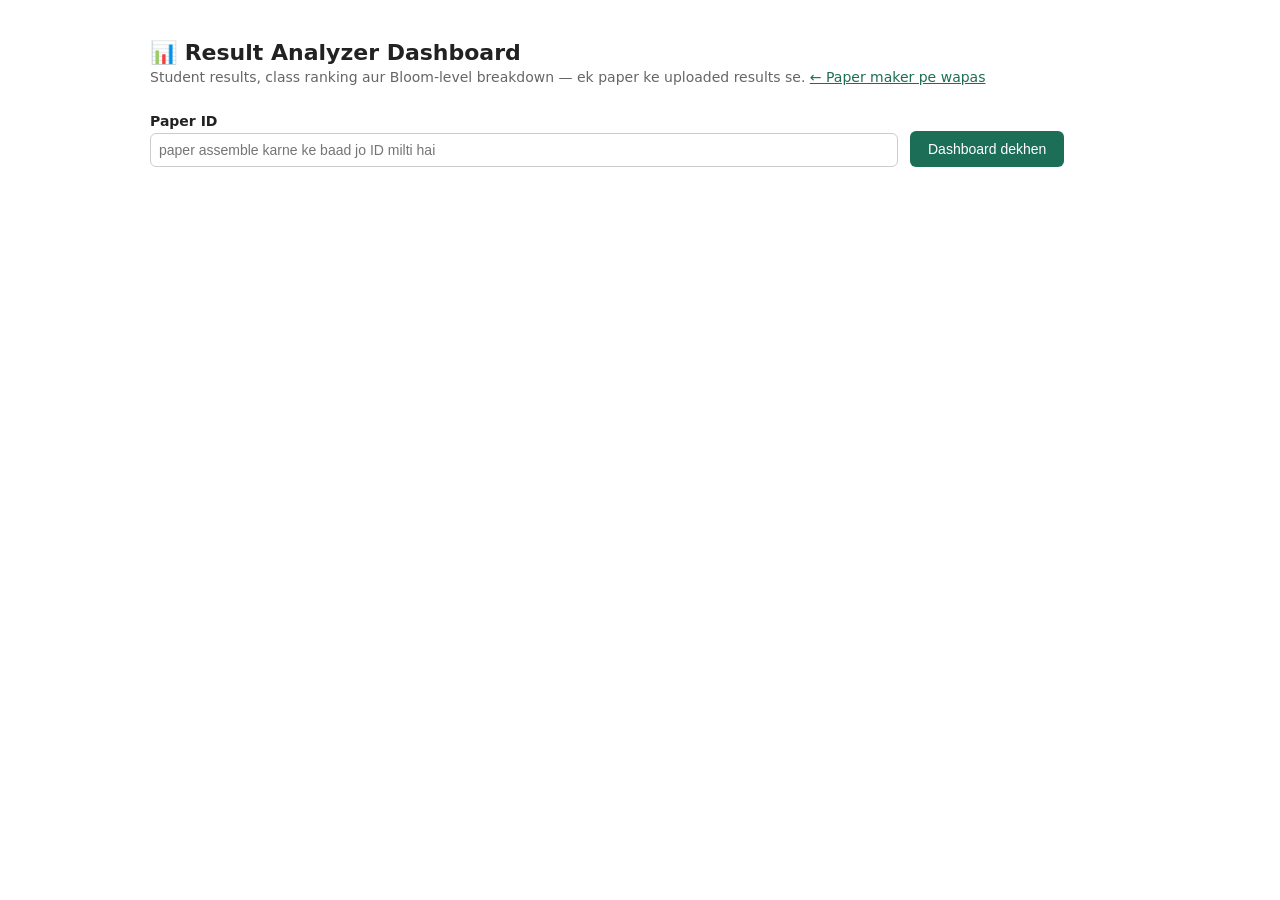
==== static/dashboard.html @ 65b6a891 "feat(phase2): add result analyzer dashboard frontend Standalone dashboard page that renders the Phas" ====
<!DOCTYPE html>
<html lang="en">
<head>
<meta charset="UTF-8" />
<meta name="viewport" content="width=device-width, initial-scale=1" />
<title>AII Smart Paper Maker — Result Dashboard</title>
<style>
  body { font-family: system-ui, sans-serif; max-width: 980px; margin: 40px auto; padding: 0 20px; color: #222; }
  a { color: #1d6e56; }
  h1 { font-size: 22px; margin-bottom: 4px; }
  h2 { font-size: 17px; margin-top: 34px; border-bottom: 2px solid #eee; padding-bottom: 6px; }
  p.sub { color: #666; font-size: 14px; margin-top: 0; }
  label { display: block; margin-top: 14px; font-weight: 600; font-size: 14px; }
  input, select { width: 100%; padding: 8px; margin-top: 4px; border: 1px solid #ccc; border-radius: 6px; font-size: 14px; box-sizing: border-box; }
  button { margin-top: 14px; padding: 10px 18px; background: #1d6e56; color: white; border: none; border-radius: 6px; cursor: pointer; font-size: 14px; }
  button:hover { background: #155340; }
  .row { display: flex; gap: 12px; flex-wrap: wrap; align-items: flex-end; }
  .row > div { flex: 1; min-width: 220px; }

  #status { margin-top: 14px; font-size: 14px; min-height: 20px; }
  #status.error { color: #b3261e; }
  #status.ok { color: #1d6e56; }

  .cards { display: grid; grid-template-columns: repeat(auto-fit, minmax(150px, 1fr)); gap: 12px; margin-top: 14px; }
  .card { border: 1px solid #ddd; border-radius: 8px; padding: 14px; background: #f7faf9; }
  .card .value { font-size: 24px; font-weight: 700; color: #1d6e56; }
  .card .caption { font-size: 12px; color: #777; margin-top: 4px; }

  table { width: 100%; border-collapse: collapse; margin-top: 12px; font-size: 14px; }
  th, td { text-align: left; padding: 8px 10px; border-bottom: 1px solid #eee; }
  th { background: #f2f5f4; font-size: 13px; }
  tr:hover td { background: #fafcfb; }
  td.num, th.num { text-align: right; font-variant-numeric: tabular-nums; }

  .badge { display: inline-block; padding: 2px 8px; border-radius: 999px; font-size: 12px; font-weight: 600; }
  .badge.pass { background: #e3f3ec; color: #1d6e56; }
  .badge.fail { background: #fbe4e2; color: #b3261e; }
  .medal { font-size: 15px; }

  /* Horizontal bar used for question + bloom averages */
  .bar-wrap { background: #eee; border-radius: 5px; height: 16px; width: 140px; overflow: hidden; display: inline-block; vertical-align: middle; }
  .bar { height: 100%; border-radius: 5px; }
  .bar.good { background: #2e9e6e; }
  .bar.mid { background: #e0a33a; }
  .bar.weak { background: #d4584c; }

  .hidden { display: none; }
  .empty { color: #888; font-size: 14px; margin-top: 12px; }
</style>
</head>
<body>
  <h1>📊 Result Analyzer Dashboard</h1>
  <p class="sub">Student results, class ranking aur Bloom-level breakdown — ek paper ke uploaded results se. <a href="/">← Paper maker pe wapas</a></p>

  <div class="row">
    <div>
      <label for="paperId">Paper ID</label>
      <input id="paperId" placeholder="paper assemble karne ke baad jo ID milti hai" />
    </div>
    <div style="flex:0 0 auto">
      <button onclick="loadLatest()">Dashboard dekhen</button>
    </div>
  </div>

  <div id="uploadPicker" class="hidden">
    <label for="uploadSelect">Kaunsa upload (newest pehle)</label>
    <select id="uploadSelect" onchange="onUploadChange()"></select>
  </div>

  <div id="status"></div>

  <div id="dashboard" class="hidden">
    <h2>Class summary</h2>
    <div id="cards" class="cards"></div>

    <h2>Student results &amp; ranking</h2>
    <div id="studentsWrap"></div>

    <h2>Per-question difficulty</h2>
    <p class="sub">Kam average % = class ne is sawaal mein struggle kiya.</p>
    <div id="questionsWrap"></div>

    <h2>Bloom's Taxonomy breakdown</h2>
    <p class="sub">Kaunse cognitive levels kamzor hain — marks-weighted average.</p>
    <div id="bloomWrap"></div>
  </div>

<script>
// Canonical Bloom order (lowest → highest cognitive level) for stable display.
const BLOOM_ORDER = ["REMEMBER", "UNDERSTAND", "APPLY", "ANALYZE", "EVALUATE", "CREATE"];

let currentPaperId = null;

function setStatus(msg, kind) {
  const el = document.getElementById("status");
  el.textContent = msg || "";
  el.className = kind || "";
}

function show(id) { document.getElementById(id).classList.remove("hidden"); }
function hide(id) { document.getElementById(id).classList.add("hidden"); }

// Pull `detail` out of an error response the canonical-pattern way: the API
// always returns JSON, so parse it for the user-facing message. If the body
// isn't JSON (e.g. a proxy returned a bare "Not Found"), fall back to the
// status so the user never sees a cryptic statusText.
async function readError(res) {
  try {
    const data = await res.json();
    if (data && data.detail != null) {
      return typeof data.detail === "string" ? data.detail : JSON.stringify(data.detail);
    }
  } catch {
    // body wasn't JSON — fall through to the status-based message
  }
  return `HTTP ${res.status} (${res.statusText || "request failed"})`;
}

// Entry point: load the paper's latest upload, then populate the upload picker
// so the teacher can switch to older uploads.
async function loadLatest() {
  const paperId = document.getElementById("paperId").value.trim();
  if (!paperId) { setStatus("Pehle paper ID daalen.", "error"); return; }
  currentPaperId = paperId;
  hide("dashboard");
  hide("uploadPicker");
  setStatus("Dashboard load ho raha hai...", "");

  try {
    const res = await fetch(`/api/paper/${encodeURIComponent(paperId)}/dashboard`);
    if (res.status === 404) {
      // Paper hai hi nahi, ya hai par abhi koi result upload nahi hua — dono
      // surat mein teacher ko yehi karna hai: pehle CSV upload karo.
      setStatus(
        `Is paper ID ke liye koi result dashboard nahi mila. Ya to paper ID galat hai, ya is paper ke results abhi upload nahi hue — pehle filled CSV upload karein, phir yahan dekhein.`,
        "error"
      );
      return;
    }
    if (!res.ok) throw new Error(await readError(res));
    const data = await res.json();
    await populateUploadPicker(paperId, data.upload.id);
    render(data);
    setStatus("", "ok");
  } catch (e) {
    setStatus("Error: " + e.message, "error");
  }
}

// Fetch all uploads for the paper and select the one currently shown.
async function populateUploadPicker(paperId, selectedUploadId) {
  const res = await fetch(`/api/paper/${encodeURIComponent(paperId)}/uploads`);
  if (!res.ok) return; // dashboard already loaded; picker is a nicety
  const data = await res.json();
  const select = document.getElementById("uploadSelect");
  select.innerHTML = "";
  data.uploads.forEach(u => {
    const opt = document.createElement("option");
    opt.value = u.id;
    opt.textContent = `${u.filename} — ${formatDate(u.uploaded_at)}`;
    if (u.id === selectedUploadId) opt.selected = true;
    select.appendChild(opt);
  });
  if (data.uploads.length > 1) show("uploadPicker");
}

async function onUploadChange() {
  const uploadId = document.getElementById("uploadSelect").value;
  setStatus("Upload switch ho raha hai...", "");
  try {
    const res = await fetch(`/api/upload/${encodeURIComponent(uploadId)}/dashboard`);
    if (!res.ok) throw new Error(await readError(res));
    render(await res.json());
    setStatus("", "ok");
  } catch (e) {
    setStatus("Error: " + e.message, "error");
  }
}

function render(data) {
  renderCards(data.summary);
  renderStudents(data.students);
  renderQuestions(data.questions);
  renderBlooms(data.bloom_breakdown);
  show("dashboard");
}

function renderCards(s) {
  const cards = [
    { value: s.student_count, caption: "Students" },
    { value: pct(s.class_average_percent), caption: `Class average (${s.class_average_marks}/${s.total_marks})` },
    { value: pct(s.pass_percent), caption: `Pass rate (${s.pass_count} pass, ≥${s.pass_threshold_percent}%)` },
    { value: pct(s.highest_percent), caption: "Highest" },
    { value: pct(s.lowest_percent), caption: "Lowest" },
  ];
  document.getElementById("cards").innerHTML = cards.map(c => `
    <div class="card">
      <div class="value">${c.value}</div>
      <div class="caption">${c.caption}</div>
    </div>`).join("");
}

function renderStudents(students) {
  const wrap = document.getElementById("studentsWrap");
  if (!students.length) { wrap.innerHTML = `<p class="empty">Is upload mein koi student result nahi.</p>`; return; }
  const rows = students.map(st => {
    const passed = st.percent >= 33;
    return `
      <tr>
        <td>${medal(st.rank)} ${st.rank}</td>
        <td>${escapeHtml(st.roll_no)}</td>
        <td>${escapeHtml(st.student_name || "—")}</td>
        <td class="num">${st.marks_obtained}/${st.total_marks}</td>
        <td class="num">${pct(st.percent)}</td>
        <td><span class="badge ${passed ? "pass" : "fail"}">${passed ? "Pass" : "Fail"}</span></td>
      </tr>`;
  }).join("");
  wrap.innerHTML = `
    <table>
      <thead><tr><th>Rank</th><th>Roll no</th><th>Name</th><th class="num">Marks</th><th class="num">%</th><th>Result</th></tr></thead>
      <tbody>${rows}</tbody>
    </table>`;
}

function renderQuestions(questions) {
  const wrap = document.getElementById("questionsWrap");
  if (!questions.length) { wrap.innerHTML = `<p class="empty">Koi question data nahi.</p>`; return; }
  const rows = questions.map(q => `
    <tr>
      <td>Q${q.question_index}</td>
      <td>${escapeHtml(q.bloom_level)}</td>
      <td class="num">${q.average_marks}/${q.max_marks}</td>
      <td>${barCell(q.average_percent)}</td>
      <td class="num">${q.full_marks_count}/${q.student_count}</td>
    </tr>`).join("");
  wrap.innerHTML = `
    <table>
      <thead><tr><th>Question</th><th>Bloom</th><th class="num">Avg marks</th><th>Avg %</th><th class="num">Full marks</th></tr></thead>
      <tbody>${rows}</tbody>
    </table>`;
}

function renderBlooms(blooms) {
  const wrap = document.getElementById("bloomWrap");
  if (!blooms.length) { wrap.innerHTML = `<p class="empty">Koi Bloom data nahi.</p>`; return; }
  // Sort into canonical cognitive order; unknown levels fall to the end.
  const sorted = [...blooms].sort((a, b) => bloomRank(a.bloom_level) - bloomRank(b.bloom_level));
  const rows = sorted.map(b => `
    <tr>
      <td>${escapeHtml(b.bloom_level)}</td>
      <td class="num">${b.question_count}</td>
      <td class="num">${b.average_marks}/${b.max_marks}</td>
      <td>${barCell(b.average_percent)}</td>
    </tr>`).join("");
  wrap.innerHTML = `
    <table>
      <thead><tr><th>Bloom level</th><th class="num">Questions</th><th class="num">Avg marks</th><th>Avg %</th></tr></thead>
      <tbody>${rows}</tbody>
    </table>`;
}

// ---- small helpers ----------------------------------------------------------

function barCell(percent) {
  const cls = percent >= 60 ? "good" : percent >= 40 ? "mid" : "weak";
  return `<span class="bar-wrap"><span class="bar ${cls}" style="width:${Math.max(0, Math.min(100, percent))}%"></span></span> ${pct(percent)}`;
}

function bloomRank(level) {
  const i = BLOOM_ORDER.indexOf((level || "").toUpperCase());
  return i === -1 ? BLOOM_ORDER.length : i;
}

function medal(rank) {
  return rank === 1 ? `<span class="medal">🥇</span>` : rank === 2 ? `<span class="medal">🥈</span>` : rank === 3 ? `<span class="medal">🥉</span>` : "";
}

function pct(n) { return `${n}%`; }

function formatDate(iso) {
  if (!iso) return "—";
  const d = new Date(iso);
  return isNaN(d) ? iso : d.toLocaleString();
}

function escapeHtml(s) {
  return String(s).replace(/[&<>"']/g, c => ({ "&": "&amp;", "<": "&lt;", ">": "&gt;", '"': "&quot;", "'": "&#39;" }[c]));
}

// Pre-fill from ?paper_id=... so the paper maker can deep-link here, and
// auto-load if present.
(function init() {
  const params = new URLSearchParams(window.location.search);
  const paperId = params.get("paper_id");
  if (paperId) {
    document.getElementById("paperId").value = paperId;
    loadLatest();
  }
})();
</script>
</body>
</html>
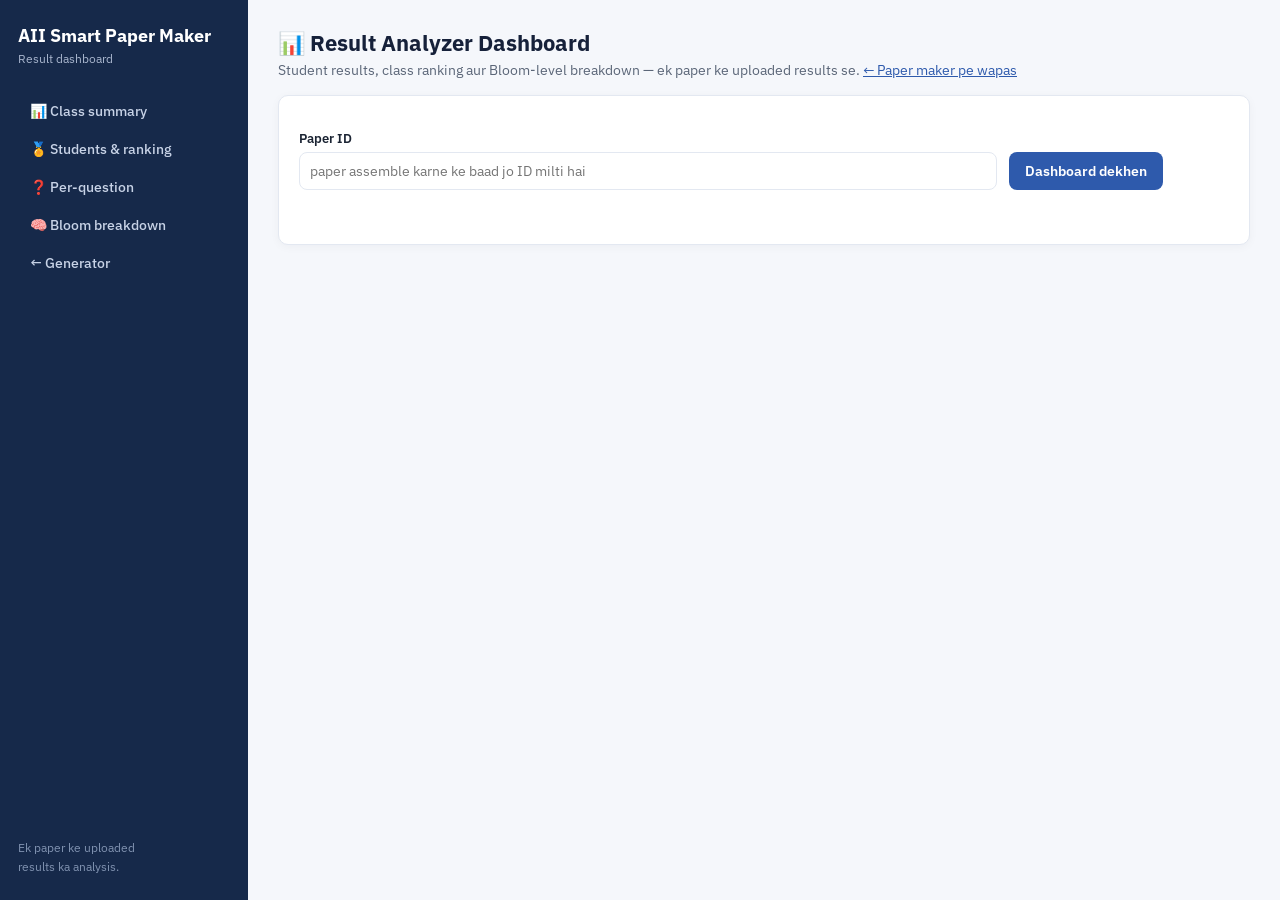
==== commit 9eb68cdb: "feat: Direction A institutional design applied to all 3 HTML files (index, dashboard, print) Navy si" ====
--- a/static/dashboard.html
+++ b/static/dashboard.html
@@ -4,86 +4,210 @@
 <meta charset="UTF-8" />
 <meta name="viewport" content="width=device-width, initial-scale=1" />
 <title>AII Smart Paper Maker — Result Dashboard</title>
+<link rel="preconnect" href="https://fonts.googleapis.com">
+<link rel="preconnect" href="https://fonts.gstatic.com" crossorigin>
+<link href="https://fonts.googleapis.com/css2?family=IBM+Plex+Sans:wght@400;500;600;700&family=Noto+Nastaliq+Urdu:wght@400;600&display=swap" rel="stylesheet">
 <style>
-  body { font-family: system-ui, sans-serif; max-width: 980px; margin: 40px auto; padding: 0 20px; color: #222; }
-  a { color: #1d6e56; }
-  h1 { font-size: 22px; margin-bottom: 4px; }
-  h2 { font-size: 17px; margin-top: 34px; border-bottom: 2px solid #eee; padding-bottom: 6px; }
-  p.sub { color: #666; font-size: 14px; margin-top: 0; }
-  label { display: block; margin-top: 14px; font-weight: 600; font-size: 14px; }
-  input, select { width: 100%; padding: 8px; margin-top: 4px; border: 1px solid #ccc; border-radius: 6px; font-size: 14px; box-sizing: border-box; }
-  button { margin-top: 14px; padding: 10px 18px; background: #1d6e56; color: white; border: none; border-radius: 6px; cursor: pointer; font-size: 14px; }
-  button:hover { background: #155340; }
+  :root {
+    --primary: #2E5AAC;
+    --primary-hover: #244a90;
+    --navy: #16294A;
+    --tint: #EAF1FB;
+    --tint2: #EEF3FC;
+    --ink: #16213A;
+    --ink2: #1B2433;
+    --muted: #5B6678;
+    --muted2: #8A93A4;
+    --border: #E3E8F1;
+    --line: #EDF0F5;
+    --surface: #FFFFFF;
+    --bg: #F5F7FB;
+    --ok-bg: #E6F4EC;   --ok-tx: #2E7D5B;
+    --warn-bg: #FBF1DF; --warn-tx: #B5760E;
+    --err-bg: #FBE9E7;  --err-tx: #C0392B;
+    --radius-card: 10px;
+    --radius-btn: 8px;
+    --shadow: 0 2px 10px rgba(22,33,58,.04);
+  }
+
+  * { box-sizing: border-box; }
+
+  body {
+    font-family: 'IBM Plex Sans', system-ui, sans-serif;
+    color: var(--ink);
+    margin: 0;
+    background: var(--bg);
+    display: flex;
+    min-height: 100vh;
+  }
+  a { color: var(--primary); }
+
+  /* ---- Sidebar (Direction A — Institutional, deep navy) ---- */
+  .app-sidebar {
+    width: 248px;
+    flex-shrink: 0;
+    background: var(--navy);
+    color: #fff;
+    padding: 24px 18px;
+    position: sticky;
+    top: 0;
+    height: 100vh;
+    display: flex;
+    flex-direction: column;
+  }
+  .brand { font-weight: 700; font-size: 18px; line-height: 1.3; }
+  .brand small { display: block; font-weight: 400; font-size: 12px; color: #A9B6CE; margin-top: 4px; }
+  .app-nav { margin-top: 26px; display: flex; flex-direction: column; gap: 2px; }
+  .app-nav a {
+    color: #C7D2E6; text-decoration: none; font-size: 14px;
+    padding: 9px 12px; border-radius: 8px; font-weight: 500;
+  }
+  .app-nav a:hover { background: rgba(255,255,255,.08); color: #fff; }
+  .sidebar-foot { margin-top: auto; font-size: 12px; color: #8092B0; line-height: 1.6; }
+
+  /* ---- Main content ---- */
+  .app-main { flex: 1; min-width: 0; padding: 28px 30px; max-width: 1080px; }
+  .page-head h1 { font-size: 22px; margin: 0 0 4px; font-weight: 700; }
+  p.sub { color: var(--muted); font-size: 14px; margin: 0 0 16px; }
+
+  .panel {
+    background: var(--surface);
+    border: 1px solid var(--border);
+    border-radius: var(--radius-card);
+    box-shadow: var(--shadow);
+    padding: 20px;
+    margin-bottom: 16px;
+  }
+  .panel h2 { font-size: 16px; margin: 0 0 4px; font-weight: 700; color: var(--ink); }
+
+  label { display: block; margin-top: 14px; font-weight: 600; font-size: 13px; color: var(--ink2); }
+  input, select {
+    width: 100%; padding: 9px 10px; margin-top: 5px;
+    border: 1px solid var(--border); border-radius: 8px;
+    font-size: 14px; font-family: inherit; background: #fff; color: var(--ink);
+  }
+  input:focus, select:focus { outline: none; border-color: var(--primary); box-shadow: 0 0 0 3px var(--tint); }
+
+  button {
+    margin-top: 14px; padding: 10px 16px; background: var(--primary); color: #fff;
+    border: none; border-radius: var(--radius-btn); cursor: pointer;
+    font-size: 14px; font-weight: 600; font-family: inherit;
+  }
+  button:hover { background: var(--primary-hover); }
   .row { display: flex; gap: 12px; flex-wrap: wrap; align-items: flex-end; }
   .row > div { flex: 1; min-width: 220px; }
 
-  #status { margin-top: 14px; font-size: 14px; min-height: 20px; }
-  #status.error { color: #b3261e; }
-  #status.ok { color: #1d6e56; }
+  #status { margin-top: 14px; font-size: 14px; min-height: 20px; color: var(--muted); }
+  #status.error { color: var(--err-tx); }
+  #status.ok { color: var(--ok-tx); }
 
   .cards { display: grid; grid-template-columns: repeat(auto-fit, minmax(150px, 1fr)); gap: 12px; margin-top: 14px; }
-  .card { border: 1px solid #ddd; border-radius: 8px; padding: 14px; background: #f7faf9; }
-  .card .value { font-size: 24px; font-weight: 700; color: #1d6e56; }
-  .card .caption { font-size: 12px; color: #777; margin-top: 4px; }
+  .card { border: 1px solid var(--border); border-radius: 10px; padding: 14px; background: #FBFCFE; }
+  .card .value { font-size: 24px; font-weight: 700; color: var(--primary); }
+  .card .caption { font-size: 12px; color: var(--muted); margin-top: 4px; }
 
   table { width: 100%; border-collapse: collapse; margin-top: 12px; font-size: 14px; }
-  th, td { text-align: left; padding: 8px 10px; border-bottom: 1px solid #eee; }
-  th { background: #f2f5f4; font-size: 13px; }
-  tr:hover td { background: #fafcfb; }
+  th, td { text-align: left; padding: 8px 10px; border-bottom: 1px solid var(--line); }
+  th { background: var(--tint2); font-size: 13px; color: var(--ink2); }
+  tr:hover td { background: #FAFBFE; }
   td.num, th.num { text-align: right; font-variant-numeric: tabular-nums; }
 
   .badge { display: inline-block; padding: 2px 8px; border-radius: 999px; font-size: 12px; font-weight: 600; }
-  .badge.pass { background: #e3f3ec; color: #1d6e56; }
-  .badge.fail { background: #fbe4e2; color: #b3261e; }
+  .badge.pass { background: var(--ok-bg); color: var(--ok-tx); }
+  .badge.fail { background: var(--err-bg); color: var(--err-tx); }
   .medal { font-size: 15px; }
 
   /* Horizontal bar used for question + bloom averages */
-  .bar-wrap { background: #eee; border-radius: 5px; height: 16px; width: 140px; overflow: hidden; display: inline-block; vertical-align: middle; }
+  .bar-wrap { background: var(--line); border-radius: 5px; height: 16px; width: 140px; overflow: hidden; display: inline-block; vertical-align: middle; }
   .bar { height: 100%; border-radius: 5px; }
-  .bar.good { background: #2e9e6e; }
-  .bar.mid { background: #e0a33a; }
-  .bar.weak { background: #d4584c; }
+  .bar.good { background: #2E7D5B; }
+  .bar.mid { background: #B5760E; }
+  .bar.weak { background: #C0392B; }
+
+  /* P-value / D-index cells, coloured by quality band */
+  .pd { font-weight: 600; font-variant-numeric: tabular-nums; }
+  .pd.good { color: #2E7D5B; }
+  .pd.mid { color: #B5760E; }
+  .pd.weak { color: #C0392B; }
+  .pd.unreliable { color: var(--muted2); font-weight: 400; }
+  tr.flagged td { background: var(--warn-bg); }
+  .flag-reason { font-size: 12px; color: var(--err-tx); }
 
   .hidden { display: none; }
-  .empty { color: #888; font-size: 14px; margin-top: 12px; }
+  .empty { color: var(--muted); font-size: 14px; margin-top: 12px; }
+  .urdu { direction: rtl; font-family: 'Noto Nastaliq Urdu', serif; }
+
+  @media (max-width: 760px) {
+    body { flex-direction: column; }
+    .app-sidebar { width: 100%; height: auto; position: static; flex-direction: row; align-items: center; gap: 16px; padding: 16px; }
+    .app-nav { margin-top: 0; flex-direction: row; flex-wrap: wrap; gap: 4px; }
+    .sidebar-foot { display: none; }
+    .app-main { padding: 20px 16px; }
+  }
 </style>
 </head>
 <body>
-  <h1>📊 Result Analyzer Dashboard</h1>
-  <p class="sub">Student results, class ranking aur Bloom-level breakdown — ek paper ke uploaded results se. <a href="/">← Paper maker pe wapas</a></p>
-
-  <div class="row">
-    <div>
-      <label for="paperId">Paper ID</label>
-      <input id="paperId" placeholder="paper assemble karne ke baad jo ID milti hai" />
+  <aside class="app-sidebar">
+    <div class="brand">AII Smart Paper Maker<small>Result dashboard</small></div>
+    <nav class="app-nav">
+      <a href="#summary">📊 Class summary</a>
+      <a href="#students">🏅 Students &amp; ranking</a>
+      <a href="#questions">❓ Per-question</a>
+      <a href="#bloom">🧠 Bloom breakdown</a>
+      <a href="/">← Generator</a>
+    </nav>
+    <div class="sidebar-foot">Ek paper ke uploaded<br/>results ka analysis.</div>
+  </aside>
+
+  <main class="app-main">
+    <div class="page-head">
+      <h1>📊 Result Analyzer Dashboard</h1>
+      <p class="sub">Student results, class ranking aur Bloom-level breakdown — ek paper ke uploaded results se. <a href="/">← Paper maker pe wapas</a></p>
     </div>
-    <div style="flex:0 0 auto">
-      <button onclick="loadLatest()">Dashboard dekhen</button>
+
+    <section class="panel">
+      <div class="row">
+        <div>
+          <label for="paperId">Paper ID</label>
+          <input id="paperId" placeholder="paper assemble karne ke baad jo ID milti hai" />
+        </div>
+        <div style="flex:0 0 auto">
+          <button onclick="loadLatest()">Dashboard dekhen</button>
+        </div>
+      </div>
+
+      <div id="uploadPicker" class="hidden">
+        <label for="uploadSelect">Kaunsa upload (newest pehle)</label>
+        <select id="uploadSelect" onchange="onUploadChange()"></select>
+      </div>
+
+      <div id="status"></div>
+    </section>
+
+    <div id="dashboard" class="hidden">
+      <section class="panel" id="summary">
+        <h2>Class summary</h2>
+        <div id="cards" class="cards"></div>
+      </section>
+
+      <section class="panel" id="students">
+        <h2>Student results &amp; ranking</h2>
+        <div id="studentsWrap"></div>
+      </section>
+
+      <section class="panel" id="questions">
+        <h2>Per-question difficulty</h2>
+        <p class="sub">Kam average % = class ne is sawaal mein struggle kiya.</p>
+        <div id="questionsWrap"></div>
+      </section>
+
+      <section class="panel" id="bloom">
+        <h2>Bloom's Taxonomy breakdown</h2>
+        <p class="sub">Kaunse cognitive levels kamzor hain — marks-weighted average.</p>
+        <div id="bloomWrap"></div>
+      </section>
     </div>
-  </div>
-
-  <div id="uploadPicker" class="hidden">
-    <label for="uploadSelect">Kaunsa upload (newest pehle)</label>
-    <select id="uploadSelect" onchange="onUploadChange()"></select>
-  </div>
-
-  <div id="status"></div>
-
-  <div id="dashboard" class="hidden">
-    <h2>Class summary</h2>
-    <div id="cards" class="cards"></div>
-
-    <h2>Student results &amp; ranking</h2>
-    <div id="studentsWrap"></div>
-
-    <h2>Per-question difficulty</h2>
-    <p class="sub">Kam average % = class ne is sawaal mein struggle kiya.</p>
-    <div id="questionsWrap"></div>
-
-    <h2>Bloom's Taxonomy breakdown</h2>
-    <p class="sub">Kaunse cognitive levels kamzor hain — marks-weighted average.</p>
-    <div id="bloomWrap"></div>
-  </div>
+  </main>
 
 <script>
 // Canonical Bloom order (lowest → highest cognitive level) for stable display.
@@ -226,18 +350,44 @@
   const wrap = document.getElementById("questionsWrap");
   if (!questions.length) { wrap.innerHTML = `<p class="empty">Koi question data nahi.</p>`; return; }
   const rows = questions.map(q => `
-    <tr>
-      <td>Q${q.question_index}</td>
+    <tr${q.flag ? ' class="flagged"' : ''}>
+      <td>${q.flag ? "⚠️ " : ""}Q${q.question_index}</td>
       <td>${escapeHtml(q.bloom_level)}</td>
       <td class="num">${q.average_marks}/${q.max_marks}</td>
       <td>${barCell(q.average_percent)}</td>
-      <td class="num">${q.full_marks_count}/${q.student_count}</td>
+      <td class="num">${pCell(q)}</td>
+      <td class="num">${dCell(q)}</td>
+      <td>${q.flag ? `<span class="flag-reason">${escapeHtml(q.flag)}</span>` : ""}</td>
     </tr>`).join("");
   wrap.innerHTML = `
     <table>
-      <thead><tr><th>Question</th><th>Bloom</th><th class="num">Avg marks</th><th>Avg %</th><th class="num">Full marks</th></tr></thead>
+      <thead><tr>
+        <th>Question</th><th>Bloom</th><th class="num">Avg marks</th><th>Avg %</th>
+        <th class="num">P-value</th><th class="num">D-index</th><th>Flag</th>
+      </tr></thead>
       <tbody>${rows}</tbody>
-    </table>`;
+    </table>
+    <p class="sub" style="margin-top:8px">
+      <strong>P-value</strong> (0–1): difficulty — &lt;0.30 bahut mushkil, &gt;0.85 bahut aasaan.
+      <strong>D-index</strong> (−1 to 1): discrimination — ≥0.30 acha, &lt;0.20 kamzor, negative = key check karein.
+      Choti class (&lt;10 students) mein D-index reliable nahi — greyed out.
+    </p>`;
+}
+
+// P-value cell, coloured by band.
+function pCell(q) {
+  const cls = q.p_band === "good" ? "good" : "weak";
+  return `<span class="pd ${cls}">${q.p_value.toFixed(2)}</span>`;
+}
+
+// D-index cell. Greyed + asterisked when the class is too small to trust it.
+function dCell(q) {
+  if (!q.d_reliable) {
+    return `<span class="pd unreliable" title="Choti class — D-index reliable nahi">${q.d_index.toFixed(2)}*</span>`;
+  }
+  const cls = (q.d_band === "good" || q.d_band === "excellent") ? "good"
+            : q.d_band === "acceptable" ? "mid" : "weak";
+  return `<span class="pd ${cls}">${q.d_index.toFixed(2)}</span>`;
 }
 
 function renderBlooms(blooms) {
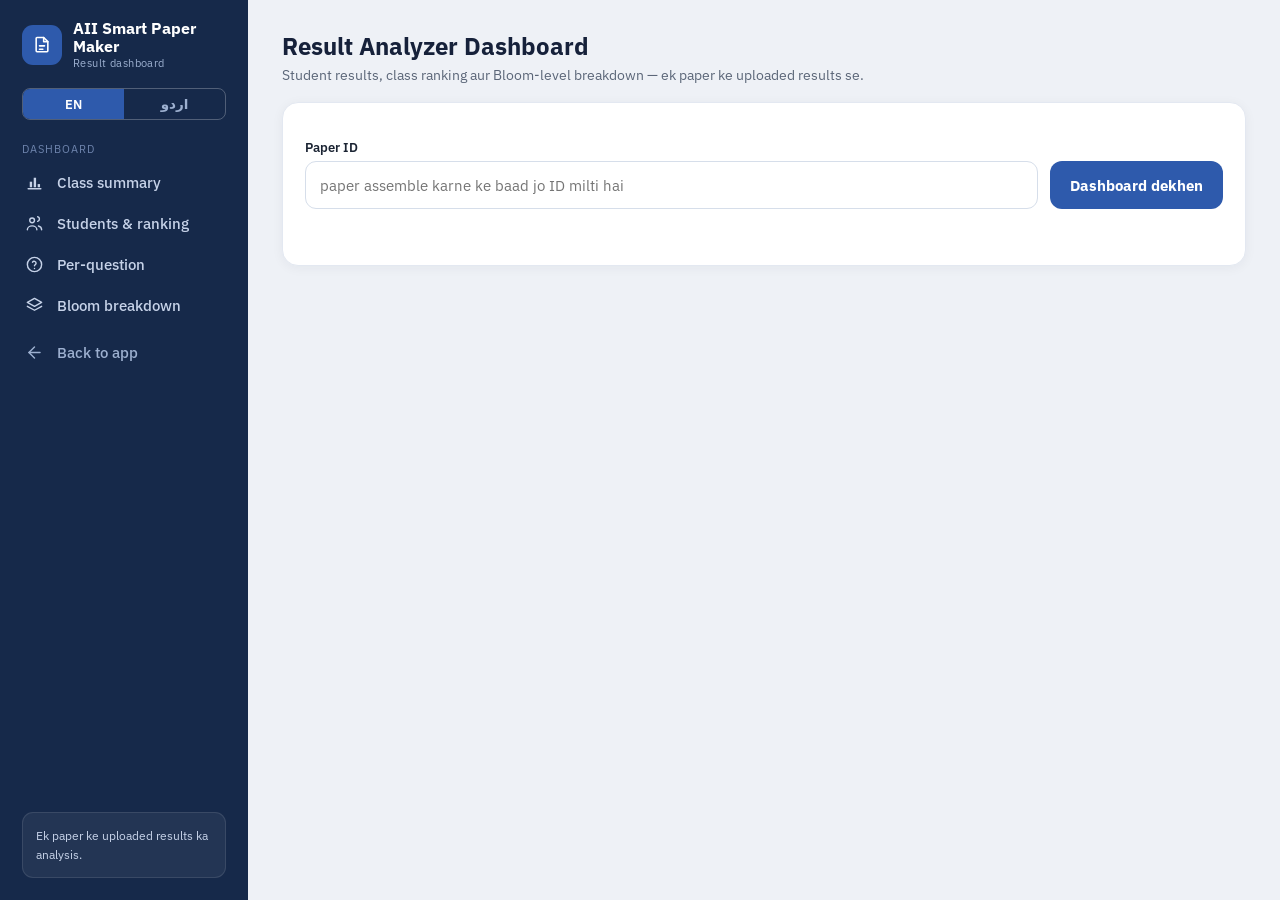
==== commit 2e7fad99: "redesign dashboard.html to the hybrid design Brings the standalone result dashboard in line with the" ====
--- a/static/dashboard.html
+++ b/static/dashboard.html
@@ -21,94 +21,113 @@
     --border: #E3E8F1;
     --line: #EDF0F5;
     --surface: #FFFFFF;
-    --bg: #F5F7FB;
+    --bg: #EEF1F6;
     --ok-bg: #E6F4EC;   --ok-tx: #2E7D5B;
     --warn-bg: #FBF1DF; --warn-tx: #B5760E;
     --err-bg: #FBE9E7;  --err-tx: #C0392B;
-    --radius-card: 10px;
-    --radius-btn: 8px;
-    --shadow: 0 2px 10px rgba(22,33,58,.04);
+    --radius-card: 16px;
+    --radius-btn: 12px;
+    --shadow: 0 2px 12px rgba(22,33,58,.05);
   }
 
   * { box-sizing: border-box; }
-
+  html, body { margin: 0; height: 100%; }
   body {
     font-family: 'IBM Plex Sans', system-ui, sans-serif;
-    color: var(--ink);
-    margin: 0;
-    background: var(--bg);
-    display: flex;
-    min-height: 100vh;
-  }
-  a { color: var(--primary); }
-
-  /* ---- Sidebar (Direction A — Institutional, deep navy) ---- */
-  .app-sidebar {
-    width: 248px;
-    flex-shrink: 0;
-    background: var(--navy);
-    color: #fff;
-    padding: 24px 18px;
-    position: sticky;
-    top: 0;
-    height: 100vh;
-    display: flex;
-    flex-direction: column;
-  }
-  .brand { font-weight: 700; font-size: 18px; line-height: 1.3; }
-  .brand small { display: block; font-weight: 400; font-size: 12px; color: #A9B6CE; margin-top: 4px; }
-  .app-nav { margin-top: 26px; display: flex; flex-direction: column; gap: 2px; }
-  .app-nav a {
-    color: #C7D2E6; text-decoration: none; font-size: 14px;
-    padding: 9px 12px; border-radius: 8px; font-weight: 500;
-  }
-  .app-nav a:hover { background: rgba(255,255,255,.08); color: #fff; }
-  .sidebar-foot { margin-top: auto; font-size: 12px; color: #8092B0; line-height: 1.6; }
-
-  /* ---- Main content ---- */
-  .app-main { flex: 1; min-width: 0; padding: 28px 30px; max-width: 1080px; }
-  .page-head h1 { font-size: 22px; margin: 0 0 4px; font-weight: 700; }
-  p.sub { color: var(--muted); font-size: 14px; margin: 0 0 16px; }
+    color: var(--ink); background: var(--bg);
+    -webkit-font-smoothing: antialiased;
+  }
+  a { text-decoration: none; color: var(--primary); }
+  .urdu { direction: rtl; font-family: 'Jameel Noori Nastaleeq', 'Noto Nastaliq Urdu', serif; }
+
+  /* Jameel Noori Nastaleeq is NOT bundled — used only if installed on the
+     machine; else falls back to Noto Nastaliq Urdu. */
+  @font-face {
+    font-family: 'Jameel Noori Nastaleeq';
+    src: local('Jameel Noori Nastaleeq'), local('Jameel Noori Nastalique'), local('JameelNooriNastaleeq');
+    font-display: swap;
+  }
+
+  /* ---- Shell + navy sidebar (matches the main app) ---- */
+  .shell { display: flex; min-height: 100vh; }
+  .sidebar {
+    width: 248px; flex-shrink: 0; background: var(--navy); color: #fff;
+    display: flex; flex-direction: column; padding: 18px 0;
+    position: sticky; top: 0; height: 100vh;
+  }
+  .brand { display: flex; align-items: center; gap: 11px; padding: 2px 22px 18px; }
+  .brand .logo {
+    width: 40px; height: 40px; border-radius: 11px; background: var(--primary);
+    display: flex; align-items: center; justify-content: center; flex-shrink: 0;
+  }
+  .brand .name { font-weight: 700; font-size: 15.5px; line-height: 1.15; }
+  .brand .tag { font-size: 10.5px; color: #9DB0D0; letter-spacing: .04em; }
+  .lang-toggle { display: flex; border: 1px solid rgba(255,255,255,.25); border-radius: 8px; overflow: hidden; margin: 0 22px 16px; }
+  .lang-toggle button {
+    flex: 1; background: transparent; color: #9DB0D0; border: none;
+    padding: 6px 0; min-height: 0; font-size: 12.5px; font-weight: 600; cursor: pointer; font-family: inherit;
+  }
+  .lang-toggle button[data-active="1"] { background: var(--primary); color: #fff; }
+  .lang-toggle button.urdu { direction: rtl; font-size: 13.5px; }
+  .nav-label { font-size: 10.5px; color: #6E84AD; letter-spacing: .1em; padding: 6px 22px; text-transform: uppercase; }
+  .nav-link {
+    display: flex; align-items: center; gap: 13px; padding: 11px 22px;
+    color: #C6D2E8; font-size: 14.5px; font-weight: 500; cursor: pointer;
+    border-left: 3px solid transparent;
+  }
+  .nav-link svg { flex-shrink: 0; }
+  .nav-link:hover { background: rgba(255,255,255,.06); color: #fff; }
+  .nav-link.back { color: #9DB0D0; margin-top: 6px; }
+  .sidebar-foot { margin-top: auto; padding: 14px 22px 4px; }
+  .sidebar-foot .box {
+    background: rgba(255,255,255,.06); border: 1px solid rgba(255,255,255,.1);
+    border-radius: 11px; padding: 13px; font-size: 12px; color: #C6D2E8; line-height: 1.6;
+  }
+
+  /* ---- Main ---- */
+  .main { flex: 1; min-width: 0; display: flex; flex-direction: column; }
+  .topbar { display: none; }
+  .content { padding: 30px 34px; max-width: 1080px; width: 100%; margin: 0 auto; }
+  .page-head h1 { font-size: 24px; margin: 0 0 4px; font-weight: 700; }
+  p.sub { color: var(--muted); font-size: 14px; margin: 0 0 18px; }
 
   .panel {
-    background: var(--surface);
-    border: 1px solid var(--border);
-    border-radius: var(--radius-card);
-    box-shadow: var(--shadow);
-    padding: 20px;
-    margin-bottom: 16px;
+    background: var(--surface); border: 1px solid var(--border);
+    border-radius: var(--radius-card); box-shadow: var(--shadow);
+    padding: 22px; margin-bottom: 16px;
   }
   .panel h2 { font-size: 16px; margin: 0 0 4px; font-weight: 700; color: var(--ink); }
 
-  label { display: block; margin-top: 14px; font-weight: 600; font-size: 13px; color: var(--ink2); }
+  label { display: block; margin-top: 14px; font-weight: 600; font-size: 12.5px; color: var(--ink2); }
   input, select {
-    width: 100%; padding: 9px 10px; margin-top: 5px;
-    border: 1px solid var(--border); border-radius: 8px;
-    font-size: 14px; font-family: inherit; background: #fff; color: var(--ink);
+    width: 100%; min-height: 48px; padding: 11px 14px; margin-top: 6px;
+    border: 1px solid #D6DEEA; border-radius: 11px;
+    font-size: 15px; font-family: inherit; background: #fff; color: var(--ink);
   }
   input:focus, select:focus { outline: none; border-color: var(--primary); box-shadow: 0 0 0 3px var(--tint); }
 
-  button {
-    margin-top: 14px; padding: 10px 16px; background: var(--primary); color: #fff;
-    border: none; border-radius: var(--radius-btn); cursor: pointer;
-    font-size: 14px; font-weight: 600; font-family: inherit;
-  }
-  button:hover { background: var(--primary-hover); }
+  .btn {
+    margin-top: 6px; min-height: 48px; padding: 0 20px; background: var(--primary); color: #fff;
+    border: none; border-radius: 12px; cursor: pointer; font-size: 14.5px; font-weight: 700; font-family: inherit;
+  }
+  .btn:hover { background: var(--primary-hover); }
   .row { display: flex; gap: 12px; flex-wrap: wrap; align-items: flex-end; }
   .row > div { flex: 1; min-width: 220px; }
+  .row > div.narrow { flex: 0 0 auto; min-width: 0; }
 
   #status { margin-top: 14px; font-size: 14px; min-height: 20px; color: var(--muted); }
   #status.error { color: var(--err-tx); }
   #status.ok { color: var(--ok-tx); }
 
   .cards { display: grid; grid-template-columns: repeat(auto-fit, minmax(150px, 1fr)); gap: 12px; margin-top: 14px; }
-  .card { border: 1px solid var(--border); border-radius: 10px; padding: 14px; background: #FBFCFE; }
+  .card { border: 1px solid var(--border); border-radius: 12px; padding: 14px 16px; background: #FBFCFE; }
   .card .value { font-size: 24px; font-weight: 700; color: var(--primary); }
   .card .caption { font-size: 12px; color: var(--muted); margin-top: 4px; }
 
+  .table-wrap { overflow-x: auto; }
   table { width: 100%; border-collapse: collapse; margin-top: 12px; font-size: 14px; }
-  th, td { text-align: left; padding: 8px 10px; border-bottom: 1px solid var(--line); }
-  th { background: var(--tint2); font-size: 13px; color: var(--ink2); }
+  th, td { text-align: left; padding: 9px 10px; border-bottom: 1px solid var(--line); }
+  th { background: var(--tint2); font-size: 12.5px; color: var(--ink2); white-space: nowrap; }
   tr:hover td { background: #FAFBFE; }
   td.num, th.num { text-align: right; font-variant-numeric: tabular-nums; }
 
@@ -117,103 +136,256 @@
   .badge.fail { background: var(--err-bg); color: var(--err-tx); }
   .medal { font-size: 15px; }
 
-  /* Horizontal bar used for question + bloom averages */
   .bar-wrap { background: var(--line); border-radius: 5px; height: 16px; width: 140px; overflow: hidden; display: inline-block; vertical-align: middle; }
   .bar { height: 100%; border-radius: 5px; }
-  .bar.good { background: #2E7D5B; }
-  .bar.mid { background: #B5760E; }
-  .bar.weak { background: #C0392B; }
-
-  /* P-value / D-index cells, coloured by quality band */
+  .bar.good { background: var(--ok-tx); }
+  .bar.mid { background: var(--warn-tx); }
+  .bar.weak { background: var(--err-tx); }
+
   .pd { font-weight: 600; font-variant-numeric: tabular-nums; }
-  .pd.good { color: #2E7D5B; }
-  .pd.mid { color: #B5760E; }
-  .pd.weak { color: #C0392B; }
+  .pd.good { color: var(--ok-tx); }
+  .pd.mid { color: var(--warn-tx); }
+  .pd.weak { color: var(--err-tx); }
   .pd.unreliable { color: var(--muted2); font-weight: 400; }
   tr.flagged td { background: var(--warn-bg); }
   .flag-reason { font-size: 12px; color: var(--err-tx); }
 
   .hidden { display: none; }
   .empty { color: var(--muted); font-size: 14px; margin-top: 12px; }
-  .urdu { direction: rtl; font-family: 'Noto Nastaliq Urdu', serif; }
-
+
+  /* RTL fixes for Urdu mode. */
+  [dir="rtl"] .nav-link { border-left: none; border-right: 3px solid transparent; }
+  [dir="rtl"] th, [dir="rtl"] td { text-align: right; }
+  [dir="rtl"] td.num, [dir="rtl"] th.num { text-align: left; }
+  body.lang-ur { font-family: 'Jameel Noori Nastaleeq', 'Noto Nastaliq Urdu', 'IBM Plex Sans', sans-serif; }
+
+  /* ---- Mobile: sidebar -> navy topbar, content stacks ---- */
   @media (max-width: 760px) {
-    body { flex-direction: column; }
-    .app-sidebar { width: 100%; height: auto; position: static; flex-direction: row; align-items: center; gap: 16px; padding: 16px; }
-    .app-nav { margin-top: 0; flex-direction: row; flex-wrap: wrap; gap: 4px; }
-    .sidebar-foot { display: none; }
-    .app-main { padding: 20px 16px; }
-  }
+    body { background: #F4F6FA; }
+    .sidebar { display: none; }
+    .topbar {
+      display: block; background: var(--navy); color: #fff;
+      position: sticky; top: 0; z-index: 10;
+    }
+    .topbar .row2 { display: flex; align-items: center; gap: 12px; padding: 14px 16px; }
+    .topbar .logo {
+      width: 38px; height: 38px; border-radius: 10px; background: var(--primary);
+      display: flex; align-items: center; justify-content: center; flex-shrink: 0;
+    }
+    .topbar .name { font-size: 15.5px; font-weight: 700; line-height: 1.1; }
+    .topbar .tag { font-size: 10.5px; color: #9DB0D0; }
+    .content { padding: 16px 14px 26px; }
+    .page-head h1 { font-size: 20px; }
+    .panel { padding: 18px; }
+  }
+  @media (min-width: 761px) { .mobile-only { display: none !important; } }
 </style>
 </head>
 <body>
-  <aside class="app-sidebar">
-    <div class="brand">AII Smart Paper Maker<small>Result dashboard</small></div>
-    <nav class="app-nav">
-      <a href="#summary">📊 Class summary</a>
-      <a href="#students">🏅 Students &amp; ranking</a>
-      <a href="#questions">❓ Per-question</a>
-      <a href="#bloom">🧠 Bloom breakdown</a>
-      <a href="/">← Generator</a>
+<div class="shell">
+
+  <!-- ============ SIDEBAR (desktop) ============ -->
+  <aside class="sidebar">
+    <div class="brand">
+      <div class="logo"><svg width="20" height="20" viewBox="0 0 24 24" fill="none" stroke="#fff" stroke-width="1.9" stroke-linecap="round" stroke-linejoin="round"><path d="M14 3v5h5"></path><path d="M19 8v11a1 1 0 0 1-1 1H6a1 1 0 0 1-1-1V4a1 1 0 0 1 1-1h8z"></path><path d="M9 13h6M9 17h4"></path></svg></div>
+      <div><div class="name">AII Smart Paper Maker</div><div class="tag" data-i18n="brand.sub">Result dashboard</div></div>
+    </div>
+    <div class="lang-toggle">
+      <button data-lang-opt="en" data-active="1" onclick="applyLang('en')">EN</button>
+      <button data-lang-opt="ur" data-active="0" class="urdu" onclick="applyLang('ur')">اردو</button>
+    </div>
+    <div class="nav-label" data-i18n="nav.label">Dashboard</div>
+    <nav>
+      <a class="nav-link" href="#summary"><svg width="19" height="19" viewBox="0 0 24 24" fill="none" stroke="currentColor" stroke-width="1.8" stroke-linecap="round"><line x1="4" y1="20" x2="20" y2="20"></line><rect x="6" y="11" width="3" height="7" fill="currentColor" stroke="none"></rect><rect x="11" y="6" width="3" height="12" fill="currentColor" stroke="none"></rect><rect x="16" y="14" width="3" height="4" fill="currentColor" stroke="none"></rect></svg><span data-i18n="nav.summary">Class summary</span></a>
+      <a class="nav-link" href="#students"><svg width="19" height="19" viewBox="0 0 24 24" fill="none" stroke="currentColor" stroke-width="1.8" stroke-linecap="round" stroke-linejoin="round"><circle cx="9" cy="8" r="3"></circle><path d="M3 20c0-3 3-5 6-5s6 2 6 5"></path><path d="M16 3.5a3 3 0 0 1 0 5.8"></path><path d="M21 20c0-2.4-1.7-4.2-4-4.8"></path></svg><span data-i18n="nav.students">Students &amp; ranking</span></a>
+      <a class="nav-link" href="#questions"><svg width="19" height="19" viewBox="0 0 24 24" fill="none" stroke="currentColor" stroke-width="1.8" stroke-linecap="round" stroke-linejoin="round"><circle cx="12" cy="12" r="9"></circle><path d="M9.5 9a2.5 2.5 0 0 1 4.5 1.5c0 1.5-2 2-2 3"></path><line x1="12" y1="17" x2="12" y2="17"></line></svg><span data-i18n="nav.questions">Per-question</span></a>
+      <a class="nav-link" href="#bloom"><svg width="19" height="19" viewBox="0 0 24 24" fill="none" stroke="currentColor" stroke-width="1.8" stroke-linecap="round" stroke-linejoin="round"><path d="M12 3 3 8l9 5 9-5-9-5z"></path><path d="M3 13l9 5 9-5"></path></svg><span data-i18n="nav.bloom">Bloom breakdown</span></a>
+      <a class="nav-link back" href="/"><svg width="19" height="19" viewBox="0 0 24 24" fill="none" stroke="currentColor" stroke-width="1.8" stroke-linecap="round" stroke-linejoin="round"><path d="M19 12H5"></path><path d="M12 19l-7-7 7-7"></path></svg><span data-i18n="nav.back">Back to app</span></a>
     </nav>
-    <div class="sidebar-foot">Ek paper ke uploaded<br/>results ka analysis.</div>
+    <div class="sidebar-foot">
+      <div class="box" data-i18n="sidebar.foot">Ek paper ke uploaded results ka analysis.</div>
+    </div>
   </aside>
 
-  <main class="app-main">
-    <div class="page-head">
-      <h1>📊 Result Analyzer Dashboard</h1>
-      <p class="sub">Student results, class ranking aur Bloom-level breakdown — ek paper ke uploaded results se. <a href="/">← Paper maker pe wapas</a></p>
-    </div>
-
-    <section class="panel">
-      <div class="row">
-        <div>
-          <label for="paperId">Paper ID</label>
-          <input id="paperId" placeholder="paper assemble karne ke baad jo ID milti hai" />
-        </div>
-        <div style="flex:0 0 auto">
-          <button onclick="loadLatest()">Dashboard dekhen</button>
+  <!-- ============ MAIN ============ -->
+  <div class="main">
+    <div class="topbar">
+      <div style="height:env(safe-area-inset-top,0px);"></div>
+      <div class="row2">
+        <div class="logo"><svg width="19" height="19" viewBox="0 0 24 24" fill="none" stroke="#fff" stroke-width="1.9" stroke-linecap="round" stroke-linejoin="round"><path d="M14 3v5h5"></path><path d="M19 8v11a1 1 0 0 1-1 1H6a1 1 0 0 1-1-1V4a1 1 0 0 1 1-1h8z"></path><path d="M9 13h6M9 17h4"></path></svg></div>
+        <div style="flex:1; min-width:0;"><div class="name">Result Dashboard</div><div class="tag"><a href="/" style="color:#9DB0D0" data-i18n="nav.back">Back to app</a></div></div>
+        <div class="lang-toggle" style="margin:0; flex:0 0 auto; width:96px;">
+          <button data-lang-opt="en" data-active="1" onclick="applyLang('en')">EN</button>
+          <button data-lang-opt="ur" data-active="0" class="urdu" onclick="applyLang('ur')">اردو</button>
         </div>
       </div>
-
-      <div id="uploadPicker" class="hidden">
-        <label for="uploadSelect">Kaunsa upload (newest pehle)</label>
-        <select id="uploadSelect" onchange="onUploadChange()"></select>
+    </div>
+
+    <div class="content">
+      <div class="page-head">
+        <h1 data-i18n="page.title">Result Analyzer Dashboard</h1>
+        <p class="sub" data-i18n="page.sub">Student results, class ranking aur Bloom-level breakdown — ek paper ke uploaded results se.</p>
       </div>
 
-      <div id="status"></div>
-    </section>
-
-    <div id="dashboard" class="hidden">
-      <section class="panel" id="summary">
-        <h2>Class summary</h2>
-        <div id="cards" class="cards"></div>
+      <section class="panel">
+        <div class="row">
+          <div>
+            <label for="paperId" data-i18n="form.paperId">Paper ID</label>
+            <input id="paperId" placeholder="paper assemble karne ke baad jo ID milti hai" />
+          </div>
+          <div class="narrow">
+            <button class="btn" onclick="loadLatest()" data-i18n="btn.view">Dashboard dekhen</button>
+          </div>
+        </div>
+
+        <div id="uploadPicker" class="hidden">
+          <label for="uploadSelect" data-i18n="form.uploadPick">Kaunsa upload (newest pehle)</label>
+          <select id="uploadSelect" onchange="onUploadChange()"></select>
+        </div>
+
+        <div id="status"></div>
       </section>
 
-      <section class="panel" id="students">
-        <h2>Student results &amp; ranking</h2>
-        <div id="studentsWrap"></div>
-      </section>
-
-      <section class="panel" id="questions">
-        <h2>Per-question difficulty</h2>
-        <p class="sub">Kam average % = class ne is sawaal mein struggle kiya.</p>
-        <div id="questionsWrap"></div>
-      </section>
-
-      <section class="panel" id="bloom">
-        <h2>Bloom's Taxonomy breakdown</h2>
-        <p class="sub">Kaunse cognitive levels kamzor hain — marks-weighted average.</p>
-        <div id="bloomWrap"></div>
-      </section>
+      <div id="dashboard" class="hidden">
+        <section class="panel" id="summary">
+          <h2 data-i18n="sec.summary">Class summary</h2>
+          <div id="cards" class="cards"></div>
+        </section>
+
+        <section class="panel" id="students">
+          <h2 data-i18n="sec.students">Student results &amp; ranking</h2>
+          <div class="table-wrap"><div id="studentsWrap"></div></div>
+        </section>
+
+        <section class="panel" id="questions">
+          <h2 data-i18n="sec.questions">Per-question difficulty</h2>
+          <p class="sub" data-i18n="sec.questionsSub">Kam average % = class ne is sawaal mein struggle kiya.</p>
+          <div class="table-wrap"><div id="questionsWrap"></div></div>
+        </section>
+
+        <section class="panel" id="bloom">
+          <h2 data-i18n="sec.bloom">Bloom's Taxonomy breakdown</h2>
+          <p class="sub" data-i18n="sec.bloomSub">Kaunse cognitive levels kamzor hain — marks-weighted average.</p>
+          <div class="table-wrap"><div id="bloomWrap"></div></div>
+        </section>
+      </div>
     </div>
-  </main>
+  </div>
+</div>
 
 <script>
 // Canonical Bloom order (lowest → highest cognitive level) for stable display.
 const BLOOM_ORDER = ["REMEMBER", "UNDERSTAND", "APPLY", "ANALYZE", "EVALUATE", "CREATE"];
 
 let currentPaperId = null;
+let currentLang = 'en';
+let lastDashboardData = null;   // for re-render on language toggle
+
+// ===== i18n (EN / Urdu) — shares the pm_lang key with the main app =====
+const I18N = {
+  en: {
+    'brand.sub': 'Result dashboard',
+    'nav.label': 'Dashboard',
+    'nav.summary': 'Class summary',
+    'nav.students': 'Students & ranking',
+    'nav.questions': 'Per-question',
+    'nav.bloom': 'Bloom breakdown',
+    'nav.back': 'Back to app',
+    'sidebar.foot': 'Ek paper ke uploaded results ka analysis.',
+    'page.title': 'Result Analyzer Dashboard',
+    'page.sub': 'Student results, class ranking aur Bloom-level breakdown — ek paper ke uploaded results se.',
+    'form.paperId': 'Paper ID',
+    'btn.view': 'Dashboard dekhen',
+    'form.uploadPick': 'Kaunsa upload (newest pehle)',
+    'sec.summary': 'Class summary',
+    'sec.students': 'Student results & ranking',
+    'sec.questions': 'Per-question difficulty',
+    'sec.questionsSub': 'Kam average % = class ne is sawaal mein struggle kiya.',
+    'sec.bloom': "Bloom's Taxonomy breakdown",
+    'sec.bloomSub': 'Kaunse cognitive levels kamzor hain — marks-weighted average.',
+    'card.students': 'Students',
+    'card.classAvg': 'Class average',
+    'card.passRate': 'Pass rate',
+    'card.highest': 'Highest',
+    'card.lowest': 'Lowest',
+    'th.rank': 'Rank', 'th.roll': 'Roll no', 'th.name': 'Name', 'th.marks': 'Marks',
+    'th.percent': '%', 'th.result': 'Result',
+    'badge.pass': 'Pass', 'badge.fail': 'Fail',
+    'th.question': 'Question', 'th.bloom': 'Bloom', 'th.avgMarks': 'Avg marks',
+    'th.avgPct': 'Avg %', 'th.pvalue': 'P-value', 'th.dindex': 'D-index', 'th.flag': 'Flag',
+    'th.bloomLevel': 'Bloom level', 'th.questions': 'Questions',
+    'empty.students': 'Is upload mein koi student result nahi.',
+    'empty.questions': 'Koi question data nahi.',
+    'empty.bloom': 'Koi Bloom data nahi.',
+    'questions.legend': '<strong>P-value</strong> (0–1): difficulty — &lt;0.30 bahut mushkil, &gt;0.85 bahut aasaan. <strong>D-index</strong> (−1 to 1): discrimination — ≥0.30 acha, &lt;0.20 kamzor, negative = key check karein. Choti class (&lt;10 students) mein D-index reliable nahi — greyed out.',
+  },
+  ur: {
+    'brand.sub': 'نتائج ڈیش بورڈ',
+    'nav.label': 'ڈیش بورڈ',
+    'nav.summary': 'کلاس خلاصہ',
+    'nav.students': 'طلبہ اور رینکنگ',
+    'nav.questions': 'فی سوال',
+    'nav.bloom': 'بلوم تجزیہ',
+    'nav.back': 'ایپ پر واپس',
+    'sidebar.foot': 'ایک پرچے کے اپ لوڈ شدہ نتائج کا تجزیہ۔',
+    'page.title': 'نتائج تجزیہ ڈیش بورڈ',
+    'page.sub': 'طلبہ کے نتائج، کلاس رینکنگ اور بلوم لیول تجزیہ — ایک پرچے کے اپ لوڈ شدہ نتائج سے۔',
+    'form.paperId': 'پرچہ آئی ڈی',
+    'btn.view': 'ڈیش بورڈ دیکھیں',
+    'form.uploadPick': 'کون سا اپ لوڈ (نیا پہلے)',
+    'sec.summary': 'کلاس خلاصہ',
+    'sec.students': 'طلبہ کے نتائج اور رینکنگ',
+    'sec.questions': 'فی سوال دشواری',
+    'sec.questionsSub': 'کم اوسط % = کلاس نے اس سوال میں مشکل محسوس کی۔',
+    'sec.bloom': 'بلوم ٹیکسانومی تجزیہ',
+    'sec.bloomSub': 'کون سے کوگنیٹو لیولز کمزور ہیں — نمبروں کے لحاظ سے اوسط۔',
+    'card.students': 'طلبہ',
+    'card.classAvg': 'کلاس اوسط',
+    'card.passRate': 'پاس شرح',
+    'card.highest': 'سب سے زیادہ',
+    'card.lowest': 'سب سے کم',
+    'th.rank': 'رینک', 'th.roll': 'رول نمبر', 'th.name': 'نام', 'th.marks': 'نمبر',
+    'th.percent': '%', 'th.result': 'نتیجہ',
+    'badge.pass': 'پاس', 'badge.fail': 'فیل',
+    'th.question': 'سوال', 'th.bloom': 'بلوم', 'th.avgMarks': 'اوسط نمبر',
+    'th.avgPct': 'اوسط %', 'th.pvalue': 'P-ویلیو', 'th.dindex': 'D-انڈیکس', 'th.flag': 'فلیگ',
+    'th.bloomLevel': 'بلوم لیول', 'th.questions': 'سوالات',
+    'empty.students': 'اس اپ لوڈ میں کوئی طالبِ علم نتیجہ نہیں۔',
+    'empty.questions': 'کوئی سوال ڈیٹا نہیں۔',
+    'empty.bloom': 'کوئی بلوم ڈیٹا نہیں۔',
+    'questions.legend': '<strong>P-ویلیو</strong> (0–1): دشواری — &lt;0.30 بہت مشکل، &gt;0.85 بہت آسان۔ <strong>D-انڈیکس</strong> (−1 تا 1): امتیاز — ≥0.30 اچھا، &lt;0.20 کمزور، منفی = جوابی کلید چیک کریں۔ چھوٹی کلاس (&lt;10 طلبہ) میں D-انڈیکس قابلِ اعتماد نہیں — دھندلا۔',
+  },
+};
+
+function t(key) {
+  const d = I18N[currentLang] || I18N.en;
+  return d[key] != null ? d[key] : key;
+}
+
+function applyLang(lang) {
+  const dict = I18N[lang] || I18N.en;
+  document.querySelectorAll('[data-i18n]').forEach(el => {
+    const v = dict[el.dataset.i18n];
+    if (v != null) el.textContent = v;
+  });
+  const rtl = lang === 'ur';
+  document.documentElement.lang = lang;
+  document.documentElement.dir = rtl ? 'rtl' : 'ltr';
+  document.body.classList.toggle('lang-ur', rtl);
+  document.querySelectorAll('[data-lang-opt]').forEach(b => {
+    b.dataset.active = (b.dataset.langOpt === lang) ? '1' : '0';
+  });
+  currentLang = lang;
+  try { localStorage.setItem('pm_lang', lang); } catch (e) { /* private mode */ }
+  // Re-render dynamic tables so their headers/labels follow the language.
+  if (lastDashboardData) render(lastDashboardData);
+}
+
+function initLang() {
+  let saved = 'en';
+  try { saved = localStorage.getItem('pm_lang') || 'en'; } catch (e) { /* ignore */ }
+  applyLang(saved === 'ur' ? 'ur' : 'en');
+}
 
 function setStatus(msg, kind) {
   const el = document.getElementById("status");
@@ -302,6 +474,7 @@
 }
 
 function render(data) {
+  lastDashboardData = data;
   renderCards(data.summary);
   renderStudents(data.students);
   renderQuestions(data.questions);
@@ -311,11 +484,11 @@
 
 function renderCards(s) {
   const cards = [
-    { value: s.student_count, caption: "Students" },
-    { value: pct(s.class_average_percent), caption: `Class average (${s.class_average_marks}/${s.total_marks})` },
-    { value: pct(s.pass_percent), caption: `Pass rate (${s.pass_count} pass, ≥${s.pass_threshold_percent}%)` },
-    { value: pct(s.highest_percent), caption: "Highest" },
-    { value: pct(s.lowest_percent), caption: "Lowest" },
+    { value: s.student_count, caption: t('card.students') },
+    { value: pct(s.class_average_percent), caption: `${t('card.classAvg')} (${s.class_average_marks}/${s.total_marks})` },
+    { value: pct(s.pass_percent), caption: `${t('card.passRate')} (≥${s.pass_threshold_percent}%)` },
+    { value: pct(s.highest_percent), caption: t('card.highest') },
+    { value: pct(s.lowest_percent), caption: t('card.lowest') },
   ];
   document.getElementById("cards").innerHTML = cards.map(c => `
     <div class="card">
@@ -326,7 +499,7 @@
 
 function renderStudents(students) {
   const wrap = document.getElementById("studentsWrap");
-  if (!students.length) { wrap.innerHTML = `<p class="empty">Is upload mein koi student result nahi.</p>`; return; }
+  if (!students.length) { wrap.innerHTML = `<p class="empty">${t('empty.students')}</p>`; return; }
   const rows = students.map(st => {
     const passed = st.percent >= 33;
     return `
@@ -336,19 +509,19 @@
         <td>${escapeHtml(st.student_name || "—")}</td>
         <td class="num">${st.marks_obtained}/${st.total_marks}</td>
         <td class="num">${pct(st.percent)}</td>
-        <td><span class="badge ${passed ? "pass" : "fail"}">${passed ? "Pass" : "Fail"}</span></td>
+        <td><span class="badge ${passed ? "pass" : "fail"}">${passed ? t('badge.pass') : t('badge.fail')}</span></td>
       </tr>`;
   }).join("");
   wrap.innerHTML = `
     <table>
-      <thead><tr><th>Rank</th><th>Roll no</th><th>Name</th><th class="num">Marks</th><th class="num">%</th><th>Result</th></tr></thead>
+      <thead><tr><th>${t('th.rank')}</th><th>${t('th.roll')}</th><th>${t('th.name')}</th><th class="num">${t('th.marks')}</th><th class="num">${t('th.percent')}</th><th>${t('th.result')}</th></tr></thead>
       <tbody>${rows}</tbody>
     </table>`;
 }
 
 function renderQuestions(questions) {
   const wrap = document.getElementById("questionsWrap");
-  if (!questions.length) { wrap.innerHTML = `<p class="empty">Koi question data nahi.</p>`; return; }
+  if (!questions.length) { wrap.innerHTML = `<p class="empty">${t('empty.questions')}</p>`; return; }
   const rows = questions.map(q => `
     <tr${q.flag ? ' class="flagged"' : ''}>
       <td>${q.flag ? "⚠️ " : ""}Q${q.question_index}</td>
@@ -362,16 +535,12 @@
   wrap.innerHTML = `
     <table>
       <thead><tr>
-        <th>Question</th><th>Bloom</th><th class="num">Avg marks</th><th>Avg %</th>
-        <th class="num">P-value</th><th class="num">D-index</th><th>Flag</th>
+        <th>${t('th.question')}</th><th>${t('th.bloom')}</th><th class="num">${t('th.avgMarks')}</th><th>${t('th.avgPct')}</th>
+        <th class="num">${t('th.pvalue')}</th><th class="num">${t('th.dindex')}</th><th>${t('th.flag')}</th>
       </tr></thead>
       <tbody>${rows}</tbody>
     </table>
-    <p class="sub" style="margin-top:8px">
-      <strong>P-value</strong> (0–1): difficulty — &lt;0.30 bahut mushkil, &gt;0.85 bahut aasaan.
-      <strong>D-index</strong> (−1 to 1): discrimination — ≥0.30 acha, &lt;0.20 kamzor, negative = key check karein.
-      Choti class (&lt;10 students) mein D-index reliable nahi — greyed out.
-    </p>`;
+    <p class="sub" style="margin-top:8px">${t('questions.legend')}</p>`;
 }
 
 // P-value cell, coloured by band.
@@ -392,7 +561,7 @@
 
 function renderBlooms(blooms) {
   const wrap = document.getElementById("bloomWrap");
-  if (!blooms.length) { wrap.innerHTML = `<p class="empty">Koi Bloom data nahi.</p>`; return; }
+  if (!blooms.length) { wrap.innerHTML = `<p class="empty">${t('empty.bloom')}</p>`; return; }
   // Sort into canonical cognitive order; unknown levels fall to the end.
   const sorted = [...blooms].sort((a, b) => bloomRank(a.bloom_level) - bloomRank(b.bloom_level));
   const rows = sorted.map(b => `
@@ -404,7 +573,7 @@
     </tr>`).join("");
   wrap.innerHTML = `
     <table>
-      <thead><tr><th>Bloom level</th><th class="num">Questions</th><th class="num">Avg marks</th><th>Avg %</th></tr></thead>
+      <thead><tr><th>${t('th.bloomLevel')}</th><th class="num">${t('th.questions')}</th><th class="num">${t('th.avgMarks')}</th><th>${t('th.avgPct')}</th></tr></thead>
       <tbody>${rows}</tbody>
     </table>`;
 }
@@ -437,8 +606,8 @@
   return String(s).replace(/[&<>"']/g, c => ({ "&": "&amp;", "<": "&lt;", ">": "&gt;", '"': "&quot;", "'": "&#39;" }[c]));
 }
 
-// Pre-fill from ?paper_id=... so the paper maker can deep-link here, and
-// auto-load if present.
+// Apply saved language, then pre-fill from ?paper_id=... and auto-load.
+initLang();
 (function init() {
   const params = new URLSearchParams(window.location.search);
   const paperId = params.get("paper_id");
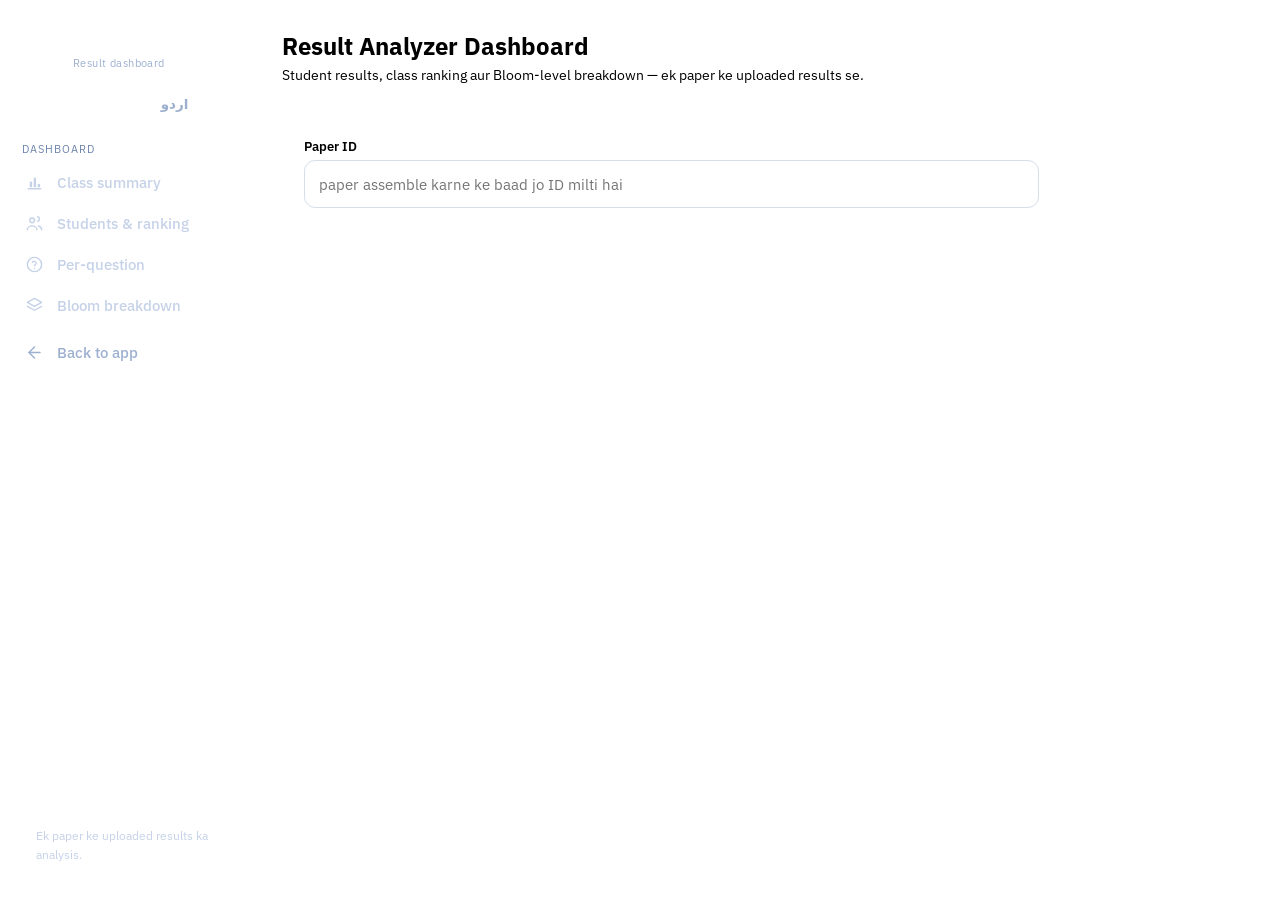
==== commit c90467b1: "add shared tokens.css and link it from all pages Move the duplicated :root variables from index.html" ====
--- a/static/dashboard.html
+++ b/static/dashboard.html
@@ -7,29 +7,8 @@
 <link rel="preconnect" href="https://fonts.googleapis.com">
 <link rel="preconnect" href="https://fonts.gstatic.com" crossorigin>
 <link href="https://fonts.googleapis.com/css2?family=IBM+Plex+Sans:wght@400;500;600;700&family=Noto+Nastaliq+Urdu:wght@400;600&display=swap" rel="stylesheet">
+<link rel="stylesheet" href="/tokens.css">
 <style>
-  :root {
-    --primary: #2E5AAC;
-    --primary-hover: #244a90;
-    --navy: #16294A;
-    --tint: #EAF1FB;
-    --tint2: #EEF3FC;
-    --ink: #16213A;
-    --ink2: #1B2433;
-    --muted: #5B6678;
-    --muted2: #8A93A4;
-    --border: #E3E8F1;
-    --line: #EDF0F5;
-    --surface: #FFFFFF;
-    --bg: #EEF1F6;
-    --ok-bg: #E6F4EC;   --ok-tx: #2E7D5B;
-    --warn-bg: #FBF1DF; --warn-tx: #B5760E;
-    --err-bg: #FBE9E7;  --err-tx: #C0392B;
-    --radius-card: 16px;
-    --radius-btn: 12px;
-    --shadow: 0 2px 12px rgba(22,33,58,.05);
-  }
-
   * { box-sizing: border-box; }
   html, body { margin: 0; height: 100%; }
   body {
@@ -273,6 +252,7 @@
   </div>
 </div>
 
+<script src="/apiClient.js"></script>
 <script>
 // Canonical Bloom order (lowest → highest cognitive level) for stable display.
 const BLOOM_ORDER = ["REMEMBER", "UNDERSTAND", "APPLY", "ANALYZE", "EVALUATE", "CREATE"];
@@ -423,7 +403,7 @@
   setStatus("Dashboard load ho raha hai...", "");
 
   try {
-    const res = await fetch(`/api/paper/${encodeURIComponent(paperId)}/dashboard`);
+    const res = await apiFetch(`/api/paper/${encodeURIComponent(paperId)}/dashboard`);
     if (res.status === 404) {
       // Paper hai hi nahi, ya hai par abhi koi result upload nahi hua — dono
       // surat mein teacher ko yehi karna hai: pehle CSV upload karo.
@@ -445,7 +425,7 @@
 
 // Fetch all uploads for the paper and select the one currently shown.
 async function populateUploadPicker(paperId, selectedUploadId) {
-  const res = await fetch(`/api/paper/${encodeURIComponent(paperId)}/uploads`);
+  const res = await apiFetch(`/api/paper/${encodeURIComponent(paperId)}/uploads`);
   if (!res.ok) return; // dashboard already loaded; picker is a nicety
   const data = await res.json();
   const select = document.getElementById("uploadSelect");
@@ -464,7 +444,7 @@
   const uploadId = document.getElementById("uploadSelect").value;
   setStatus("Upload switch ho raha hai...", "");
   try {
-    const res = await fetch(`/api/upload/${encodeURIComponent(uploadId)}/dashboard`);
+    const res = await apiFetch(`/api/upload/${encodeURIComponent(uploadId)}/dashboard`);
     if (!res.ok) throw new Error(await readError(res));
     render(await res.json());
     setStatus("", "ok");
